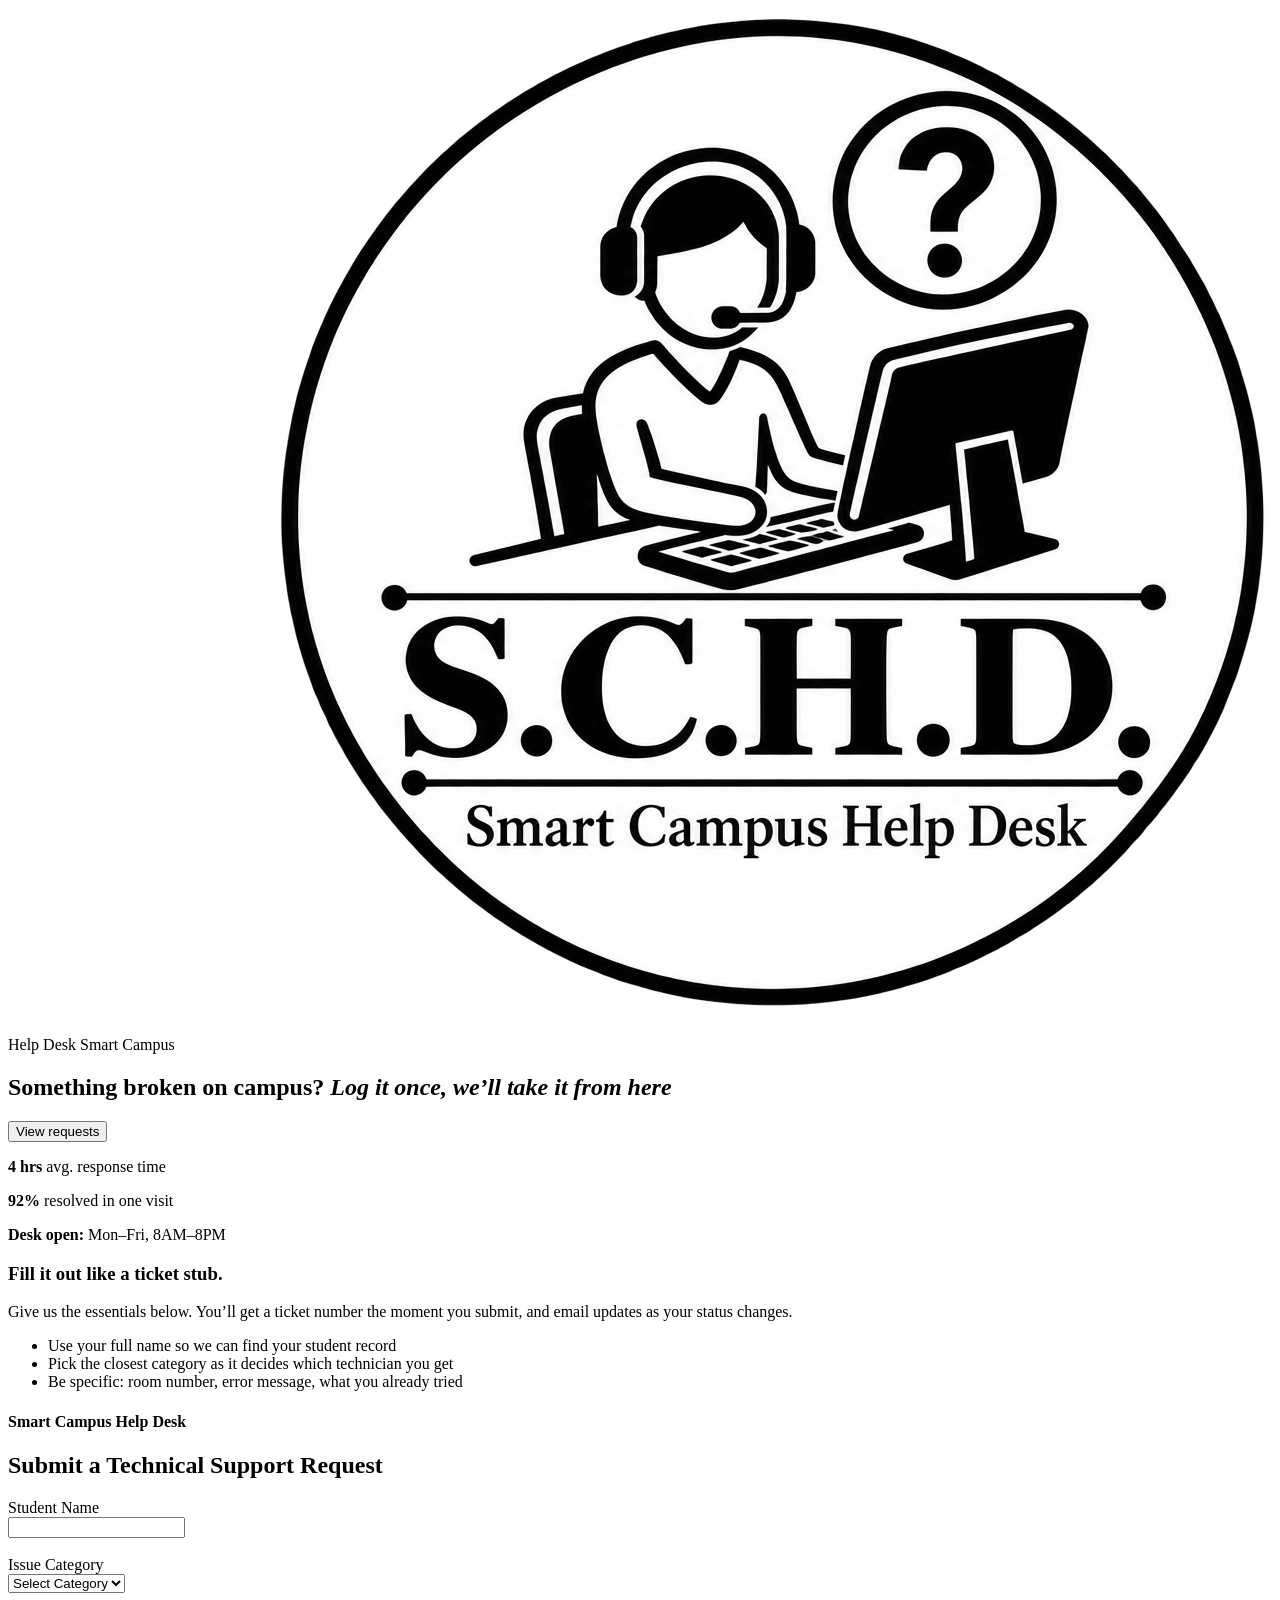
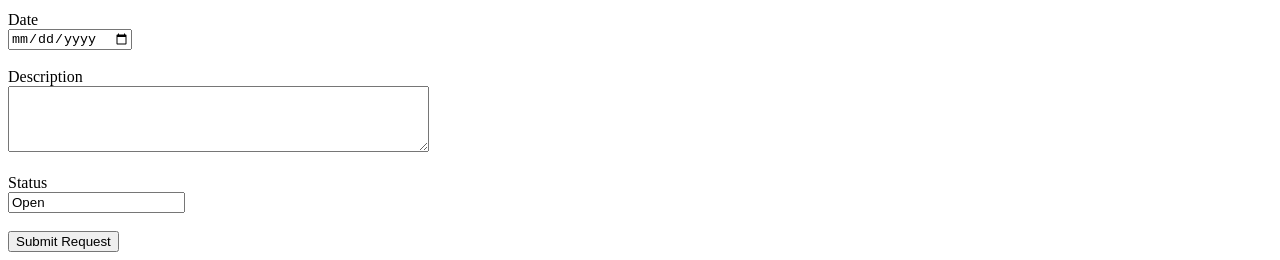
==== index.html @ eceb045c "HTML structure for form" ====
<!DOCTYPE html>
<html lang="en">
<head>
    <meta charset="UTF-8">
    <meta name="viewport" content="width=device-width, initial-scale=1.0">
    <title>Smart Campus Help Desk</title>
</head>
<body>
    <!-- Navigation -->
    <nav>
        <img src="images/SCHD-logo.png" alt="SCHD-logo">
        <div>Help Desk Smart Campus</div>
    </nav>

    <!-- Main Content -->
    <main>
        <section>
            <h2>Something broken on campus? <em>Log it once, we’ll take it from here</em></h2>
            <div>
                <button>View requests</button>
            </div>

            <div>
                <p><strong>4 hrs</strong> avg. response time</p>
                <p><strong>92%</strong> resolved in one visit</p>
                <p><strong>Desk open:</strong> Mon–Fri, 8AM–8PM</p>
            </div>
        </section>

        <section>
            <h3>Fill it out like a ticket stub.</h3>
            <p>Give us the essentials below. You’ll get a ticket number the moment you submit, and email updates as your status changes.</p>

            <ul>
                <li>Use your full name so we can find your student record</li>
                <li>Pick the closest category as it decides which technician you get</li>
                <li>Be specific: room number, error message, what you already tried</li>
            </ul>
        </section>

        <!-- Form -->
        <section>
            <h4>Smart Campus Help Desk</h4>
            <h2>Submit a Technical Support Request</h2>

            <form>
                <label for="student-name">Student Name</label><br>
                <input type="text" id="student-name" name="student-name"><br><br>

                <label for="issue-category">Issue Category</label><br>
                <select id="issue-category" name="issue-category">
                    <option>Select Category</option>
                </select><br><br>

                <label for="date">Date</label><br>
                <input type="date" id="date" name="date"><br><br>

                <label for="description">Description</label><br>
                <textarea id="description" name="description" rows="4" cols="50"></textarea><br><br>

                <label for="status">Status</label><br>
                <input type="text" id="status" name="status" value="Open" readonly><br><br>

                <button type="submit">Submit Request</button>
            </form>
        </section>
    </main>
</body>
</html>
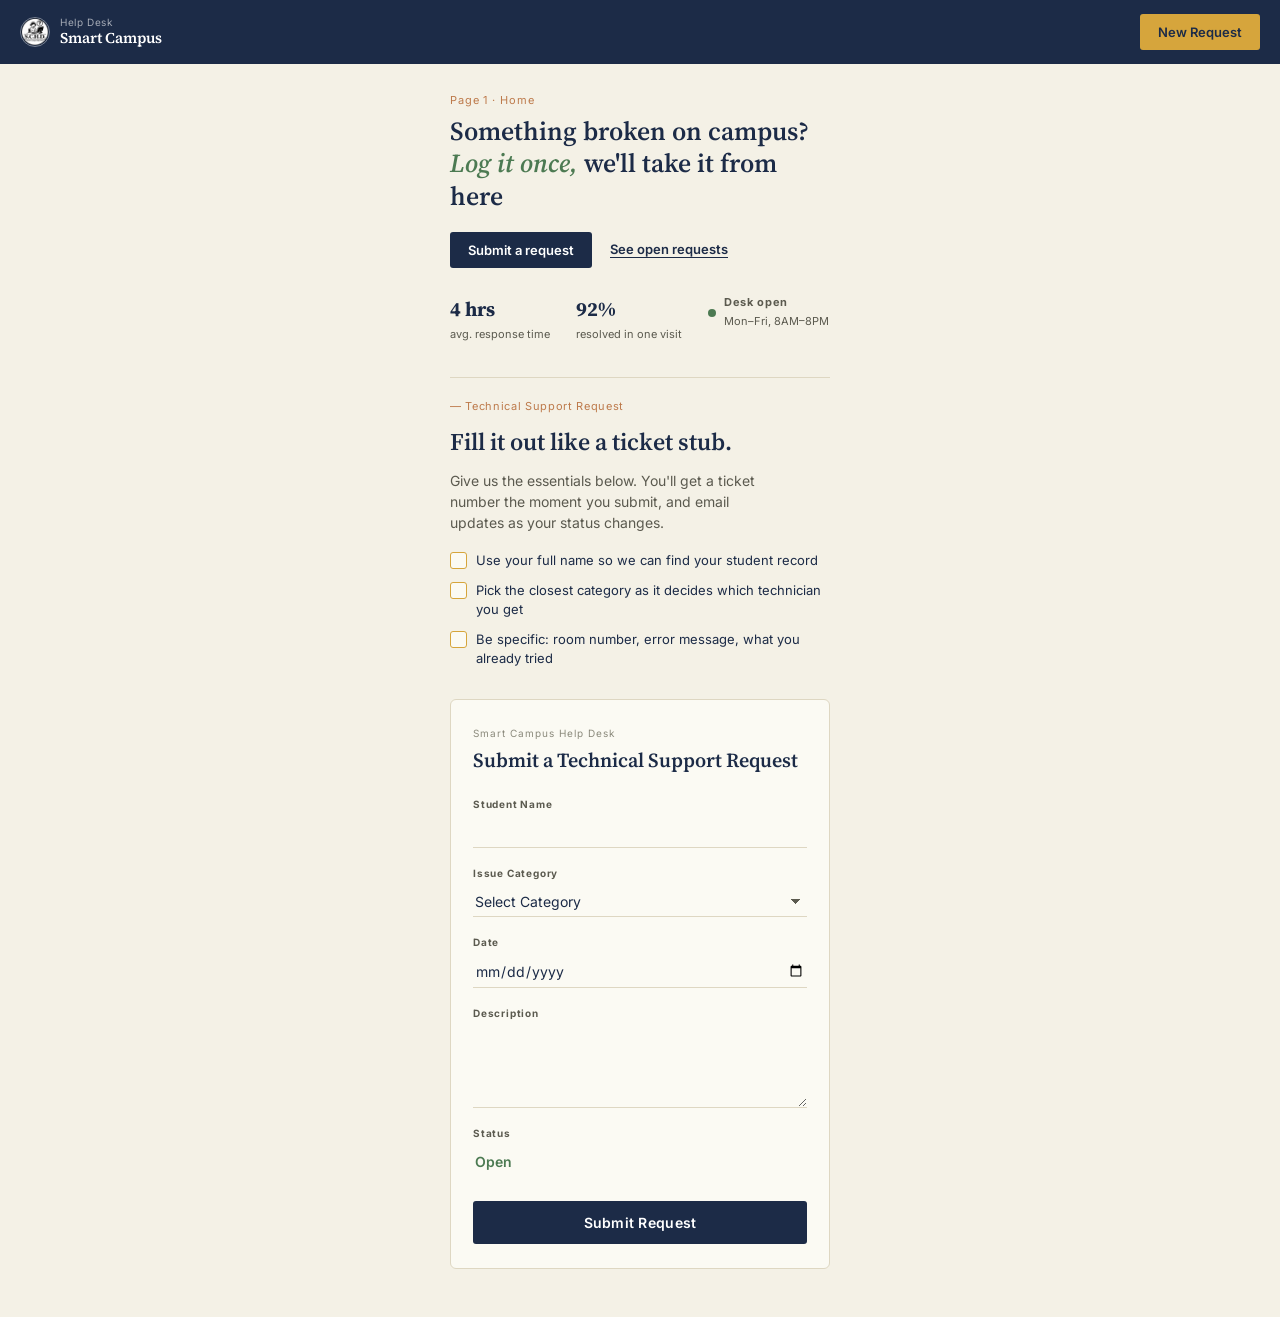
==== commit c01af82d: "Styling/look of index page created" ====
--- a/index.html
+++ b/index.html
@@ -4,34 +4,59 @@
     <meta charset="UTF-8">
     <meta name="viewport" content="width=device-width, initial-scale=1.0">
     <title>Smart Campus Help Desk</title>
+    <link rel="preconnect" href="https://fonts.googleapis.com">
+    <link href="https://fonts.googleapis.com/css2?family=Source+Serif+4:ital,wght@0,500;0,600;0,700;1,500;1,600&family=Inter:wght@400;500;600;700&display=swap" rel="stylesheet">
+    <link rel="stylesheet" href="css/style.css">
 </head>
 <body>
     <!-- Navigation -->
-    <nav>
-        <img src="images/SCHD-logo.png" alt="SCHD-logo">
-        <div>Help Desk Smart Campus</div>
+    <nav class="navbar">
+        <div class="brand">
+            <img src="images/SCHD-logo.png" alt="SCHD-logo" class="brand-mark">
+            <div class="brand-text">
+                <span class="brand-eyebrow">Help Desk</span>
+                <span class="brand-name">Smart Campus</span>
+            </div>
+        </div>
+        <button class="btn btn-accent">New Request</button>
     </nav>
 
     <!-- Main Content -->
     <main>
-        <section>
-            <h2>Something broken on campus? <em>Log it once, we’ll take it from here</em></h2>
-            <div>
-                <button>View requests</button>
+        <section class="hero">
+            <p class="hero-kicker">Page 1 · Home</p>
+            <h2 class="hero-title">Something broken on campus? <em>Log it once,</em> we'll take it from here</h2>
+
+            <div class="hero-actions">
+                <button class="btn btn-primary">Submit a request</button>
+                <a href="#" class="link-underline">See open requests</a>
             </div>
 
-            <div>
-                <p><strong>4 hrs</strong> avg. response time</p>
-                <p><strong>92%</strong> resolved in one visit</p>
-                <p><strong>Desk open:</strong> Mon–Fri, 8AM–8PM</p>
+            <div class="stats-row">
+                <div class="stat">
+                    <strong>4 hrs</strong>
+                    <span>avg. response time</span>
+                </div>
+                <div class="stat">
+                    <strong>92%</strong>
+                    <span>resolved in one visit</span>
+                </div>
+                <div class="stat stat-status">
+                    <span class="status-dot"></span>
+                    <div class="stat-status-text">
+                        <span class="status-label">Desk open</span>
+                        <span>Mon&ndash;Fri, 8AM&ndash;8PM</span>
+                    </div>
+                </div>
             </div>
         </section>
 
-        <section>
-            <h3>Fill it out like a ticket stub.</h3>
-            <p>Give us the essentials below. You’ll get a ticket number the moment you submit, and email updates as your status changes.</p>
+        <section class="intro">
+            <p class="section-tag">&mdash; Technical Support Request</p>
+            <h3 class="intro-title">Fill it out like a ticket stub.</h3>
+            <p class="intro-copy">Give us the essentials below. You'll get a ticket number the moment you submit, and email updates as your status changes.</p>
 
-            <ul>
+            <ul class="checklist">
                 <li>Use your full name so we can find your student record</li>
                 <li>Pick the closest category as it decides which technician you get</li>
                 <li>Be specific: room number, error message, what you already tried</li>
@@ -39,29 +64,39 @@
         </section>
 
         <!-- Form -->
-        <section>
-            <h4>Smart Campus Help Desk</h4>
-            <h2>Submit a Technical Support Request</h2>
+        <section class="ticket-card">
+            <p class="ticket-eyebrow">Smart Campus Help Desk</p>
+            <h2 class="ticket-title">Submit a Technical Support Request</h2>
 
-            <form>
-                <label for="student-name">Student Name</label><br>
-                <input type="text" id="student-name" name="student-name"><br><br>
+            <form class="ticket-form">
+                <div class="field">
+                    <label for="student-name">Student Name</label>
+                    <input type="text" id="student-name" name="student-name">
+                </div>
 
-                <label for="issue-category">Issue Category</label><br>
-                <select id="issue-category" name="issue-category">
-                    <option>Select Category</option>
-                </select><br><br>
+                <div class="field">
+                    <label for="issue-category">Issue Category</label>
+                    <select id="issue-category" name="issue-category">
+                        <option>Select Category</option>
+                    </select>
+                </div>
 
-                <label for="date">Date</label><br>
-                <input type="date" id="date" name="date"><br><br>
+                <div class="field">
+                    <label for="date">Date</label>
+                    <input type="date" id="date" name="date">
+                </div>
 
-                <label for="description">Description</label><br>
-                <textarea id="description" name="description" rows="4" cols="50"></textarea><br><br>
+                <div class="field">
+                    <label for="description">Description</label>
+                    <textarea id="description" name="description" rows="4" cols="50"></textarea>
+                </div>
 
-                <label for="status">Status</label><br>
-                <input type="text" id="status" name="status" value="Open" readonly><br><br>
+                <div class="field">
+                    <label for="status">Status</label>
+                    <input type="text" id="status" name="status" value="Open" readonly>
+                </div>
 
-                <button type="submit">Submit Request</button>
+                <button type="submit" class="btn btn-primary btn-submit">Submit Request</button>
             </form>
         </section>
     </main>
--- a/css/style.css
+++ b/css/style.css
@@ -0,0 +1,366 @@
+/* ===================================================================
+   Smart Campus Help Desk — tokens
+   =================================================================== */
+:root {
+  --navy-900: #1c2b47;
+  --navy-800: #24365a;
+  --cream-100: #f4f1e6;
+  --cream-000: #fbfaf3;
+  --card-border: #ded7c2;
+  --gold-500: #d6a53c;
+  --gold-600: #c1922c;
+  --green-600: #4c7a52;
+  --terracotta-500: #bd7a4b;
+  --ink-900: #1c2b47;
+  --ink-600: #5b5a4f;
+  --ink-400: #8b8a7c;
+
+  --font-serif: "Source Serif 4", Georgia, serif;
+  --font-sans: "Inter", -apple-system, BlinkMacSystemFont, "Segoe UI", sans-serif;
+
+  --radius-sm: 3px;
+  --radius-md: 6px;
+  --max-width: 420px;
+}
+
+* { box-sizing: border-box; }
+
+body {
+  margin: 0;
+  background: var(--cream-100);
+  color: var(--ink-900);
+  font-family: var(--font-sans);
+  line-height: 1.5;
+  -webkit-font-smoothing: antialiased;
+}
+
+main {
+  max-width: var(--max-width);
+  margin: 0 auto;
+  padding: 0 20px 48px;
+}
+
+/* ===================================================================
+   Nav
+   =================================================================== */
+.navbar {
+  display: flex;
+  align-items: center;
+  justify-content: space-between;
+  gap: 12px;
+  padding: 14px 20px;
+  background: var(--navy-900);
+}
+
+.brand {
+  display: flex;
+  align-items: center;
+  gap: 10px;
+}
+
+.brand-mark {
+  width: 30px;
+  height: 30px;
+  border-radius: 50%;
+  border: 1px solid rgba(255, 255, 255, 0.4);
+  object-fit: cover;
+}
+
+.brand-text {
+  display: flex;
+  flex-direction: column;
+  line-height: 1.25;
+}
+
+.brand-eyebrow {
+  font-size: 10px;
+  letter-spacing: 0.06em;
+  color: rgba(255, 255, 255, 0.6);
+}
+
+.brand-name {
+  font-family: var(--font-serif);
+  font-weight: 600;
+  font-size: 15px;
+  color: #fff;
+}
+
+/* ===================================================================
+   Buttons & links
+   =================================================================== */
+.btn {
+  border: none;
+  border-radius: var(--radius-sm);
+  font-family: var(--font-sans);
+  font-weight: 600;
+  font-size: 13px;
+  padding: 10px 18px;
+  cursor: pointer;
+  transition: filter 0.15s ease;
+}
+
+.btn:hover { filter: brightness(1.06); }
+.btn:focus-visible { outline: 2px solid var(--gold-500); outline-offset: 2px; }
+
+.btn-accent {
+  background: var(--gold-500);
+  color: var(--navy-900);
+}
+
+.btn-primary {
+  background: var(--navy-900);
+  color: #fff;
+}
+
+.btn-submit {
+  width: 100%;
+  padding: 13px 18px;
+  font-size: 14px;
+  letter-spacing: 0.02em;
+}
+
+.link-underline {
+  color: var(--navy-900);
+  font-weight: 600;
+  font-size: 13px;
+  text-decoration: underline;
+  text-underline-offset: 3px;
+  align-self: center;
+}
+
+/* ===================================================================
+   Hero
+   =================================================================== */
+.hero { padding-top: 28px; }
+
+.hero-kicker {
+  margin: 0 0 6px;
+  font-size: 11px;
+  letter-spacing: 0.08em;
+  color: var(--terracotta-500);
+}
+
+.hero-title {
+  font-family: var(--font-serif);
+  font-weight: 600;
+  font-size: 26px;
+  line-height: 1.25;
+  color: var(--navy-900);
+  margin: 0 0 20px;
+}
+
+.hero-title em {
+  font-style: italic;
+  color: var(--green-600);
+}
+
+.hero-actions {
+  display: flex;
+  align-items: center;
+  gap: 18px;
+  margin-bottom: 26px;
+}
+
+.stats-row {
+  display: flex;
+  align-items: flex-start;
+  gap: 26px;
+  flex-wrap: wrap;
+}
+
+.stat {
+  display: flex;
+  flex-direction: column;
+  gap: 2px;
+}
+
+.stat strong {
+  font-family: var(--font-serif);
+  font-size: 20px;
+  color: var(--navy-900);
+}
+
+.stat span {
+  font-size: 11px;
+  color: var(--ink-600);
+}
+
+.stat-status {
+  flex-direction: row;
+  align-items: center;
+  gap: 8px;
+}
+
+.status-dot {
+  width: 8px;
+  height: 8px;
+  border-radius: 50%;
+  background: var(--green-600);
+  flex: none;
+  margin-top: 2px;
+}
+
+.stat-status-text {
+  display: flex;
+  flex-direction: column;
+  gap: 2px;
+}
+
+.status-label {
+  font-size: 10px;
+  font-weight: 700;
+  letter-spacing: 0.06em;
+  color: var(--ink-900);
+}
+
+/* ===================================================================
+   Intro / checklist
+   =================================================================== */
+.intro {
+  margin-top: 34px;
+  padding-top: 20px;
+  border-top: 1px solid var(--card-border);
+}
+
+.section-tag {
+  margin: 0 0 10px;
+  font-size: 11px;
+  letter-spacing: 0.06em;
+  color: var(--terracotta-500);
+}
+
+.intro-title {
+  font-family: var(--font-serif);
+  font-weight: 600;
+  font-size: 24px;
+  color: var(--navy-900);
+  margin: 0 0 10px;
+}
+
+.intro-copy {
+  font-size: 14px;
+  color: var(--ink-600);
+  margin: 0 0 18px;
+  max-width: 34ch;
+}
+
+.checklist {
+  list-style: none;
+  margin: 0;
+  padding: 0;
+  display: flex;
+  flex-direction: column;
+  gap: 10px;
+}
+
+.checklist li {
+  position: relative;
+  padding-left: 26px;
+  font-size: 13px;
+  color: var(--ink-900);
+}
+
+.checklist li::before {
+  content: "";
+  position: absolute;
+  left: 0;
+  top: 1px;
+  width: 15px;
+  height: 15px;
+  border: 1.5px solid var(--gold-500);
+  border-radius: 3px;
+  background: var(--cream-000);
+}
+
+/* ===================================================================
+   Ticket card / form
+   =================================================================== */
+.ticket-card {
+  margin-top: 30px;
+  background: var(--cream-000);
+  border: 1px solid var(--card-border);
+  border-radius: var(--radius-md);
+  padding: 26px 22px 24px;
+}
+
+.ticket-eyebrow {
+  margin: 0 0 4px;
+  font-size: 10px;
+  letter-spacing: 0.1em;
+  color: var(--ink-400);
+}
+
+.ticket-title {
+  font-family: var(--font-serif);
+  font-weight: 600;
+  font-size: 20px;
+  color: var(--navy-900);
+  margin: 0 0 22px;
+}
+
+.ticket-form {
+  display: flex;
+  flex-direction: column;
+  gap: 18px;
+}
+
+.field {
+  display: flex;
+  flex-direction: column;
+  gap: 6px;
+}
+
+.field label {
+  font-size: 10px;
+  font-weight: 700;
+  letter-spacing: 0.08em;
+  color: var(--ink-600);
+}
+
+.field input,
+.field select,
+.field textarea {
+  font-family: var(--font-sans);
+  font-size: 14px;
+  color: var(--ink-900);
+  background: transparent;
+  border: none;
+  border-bottom: 1px solid var(--card-border);
+  padding: 6px 2px;
+  border-radius: 0;
+  resize: vertical;
+}
+
+.field input:focus,
+.field select:focus,
+.field textarea:focus {
+  outline: none;
+  border-bottom-color: var(--navy-900);
+}
+
+.field input[readonly] {
+  color: var(--green-600);
+  font-weight: 600;
+  border-bottom-color: transparent;
+}
+
+.field select {
+  appearance: none;
+  background-image: linear-gradient(45deg, transparent 50%, var(--ink-600) 50%),
+                     linear-gradient(135deg, var(--ink-600) 50%, transparent 50%);
+  background-position: calc(100% - 12px) 12px, calc(100% - 7px) 12px;
+  background-size: 5px 5px, 5px 5px;
+  background-repeat: no-repeat;
+}
+
+.ticket-form .btn-submit {
+  margin-top: 6px;
+}
+
+/* ===================================================================
+   Small screens
+   =================================================================== */
+@media (max-width: 380px) {
+  .hero-title { font-size: 22px; }
+  .stats-row { gap: 18px; }
+}
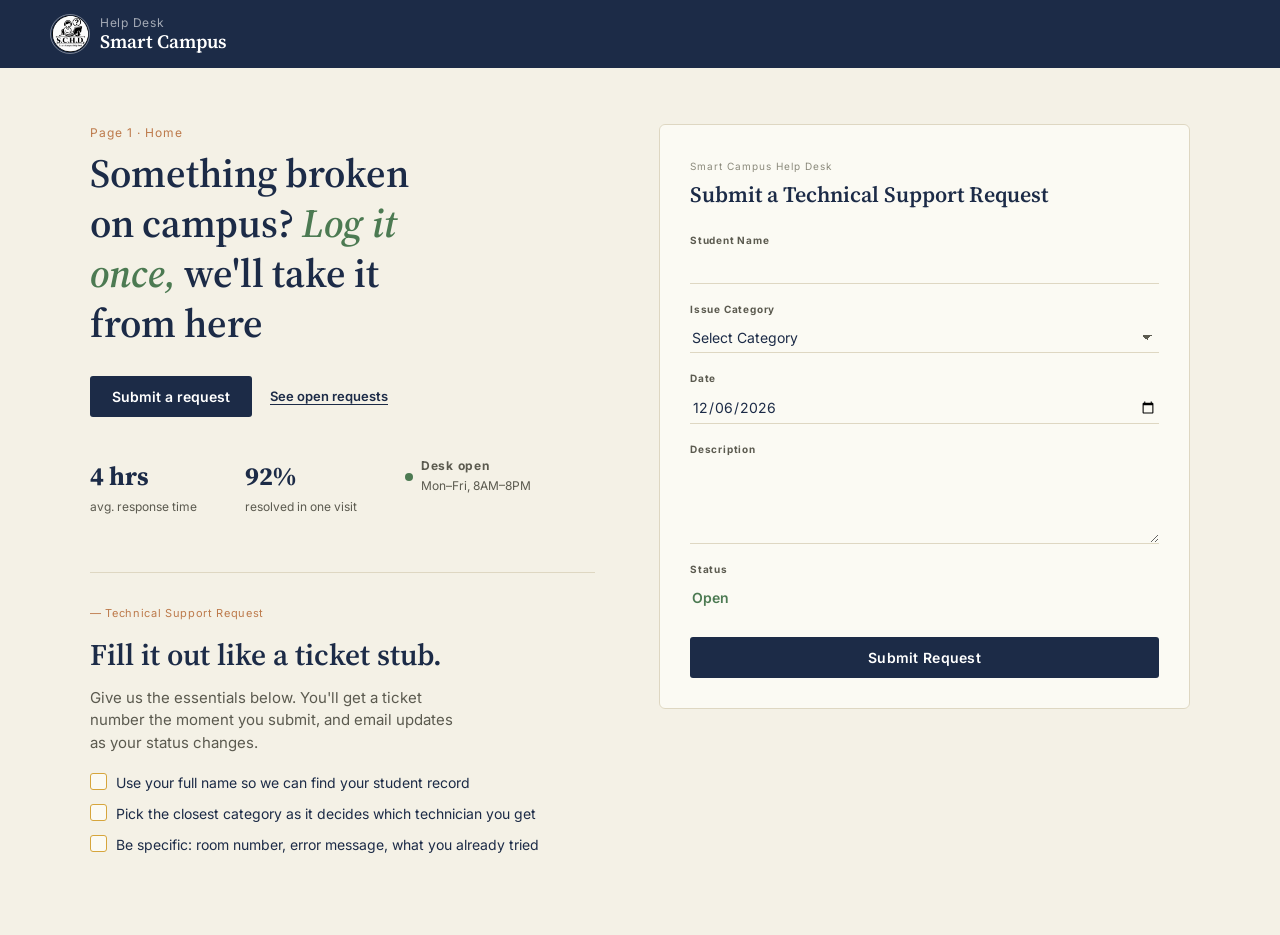
==== commit 8c2e9a9f: "Fixed view for desktop" ====
--- a/index.html
+++ b/index.html
@@ -6,99 +6,109 @@
     <title>Smart Campus Help Desk</title>
     <link rel="preconnect" href="https://fonts.googleapis.com">
     <link href="https://fonts.googleapis.com/css2?family=Source+Serif+4:ital,wght@0,500;0,600;0,700;1,500;1,600&family=Inter:wght@400;500;600;700&display=swap" rel="stylesheet">
-    <link rel="stylesheet" href="css/style.css">
+    <link rel="stylesheet" href="css/home.css">
 </head>
 <body>
     <!-- Navigation -->
     <nav class="navbar">
-        <div class="brand">
-            <img src="images/SCHD-logo.png" alt="SCHD-logo" class="brand-mark">
-            <div class="brand-text">
-                <span class="brand-eyebrow">Help Desk</span>
-                <span class="brand-name">Smart Campus</span>
+        <div class="navbar-inner">
+            <div class="brand">
+                <img src="images/SCHD-logo.png" alt="SCHD-logo" class="brand-mark">
+                <div class="brand-text">
+                    <span class="brand-eyebrow">Help Desk</span>
+                    <span class="brand-name">Smart Campus</span>
+                </div>
             </div>
         </div>
-        <button class="btn btn-accent">New Request</button>
     </nav>
 
     <!-- Main Content -->
     <main>
-        <section class="hero">
-            <p class="hero-kicker">Page 1 · Home</p>
-            <h2 class="hero-title">Something broken on campus? <em>Log it once,</em> we'll take it from here</h2>
+        <div class="layout">
+            <div class="layout-info">
+                <section class="hero">
+                    <p class="hero-kicker">Page 1 · Home</p>
+                    <h2 class="hero-title">Something broken on campus? <em>Log it once,</em> we'll take it from here</h2>
 
-            <div class="hero-actions">
-                <button class="btn btn-primary">Submit a request</button>
-                <a href="#" class="link-underline">See open requests</a>
+                    <div class="hero-actions">
+                        <button class="btn btn-primary">Submit a request</button>
+                        <a href="#" class="link-underline">See open requests</a>
+                    </div>
+
+                    <div class="stats-row">
+                        <div class="stat">
+                            <strong>4 hrs</strong>
+                            <span>avg. response time</span>
+                        </div>
+                        <div class="stat">
+                            <strong>92%</strong>
+                            <span>resolved in one visit</span>
+                        </div>
+                        <div class="stat stat-status">
+                            <span class="status-dot"></span>
+                            <div class="stat-status-text">
+                                <span class="status-label">Desk open</span>
+                                <span>Mon&ndash;Fri, 8AM&ndash;8PM</span>
+                            </div>
+                        </div>
+                    </div>
+                </section>
+
+                <section class="intro">
+                    <p class="section-tag">&mdash; Technical Support Request</p>
+                    <h3 class="intro-title">Fill it out like a ticket stub.</h3>
+                    <p class="intro-copy">Give us the essentials below. You'll get a ticket number the moment you submit, and email updates as your status changes.</p>
+
+                    <ul class="checklist">
+                        <li>Use your full name so we can find your student record</li>
+                        <li>Pick the closest category as it decides which technician you get</li>
+                        <li>Be specific: room number, error message, what you already tried</li>
+                    </ul>
+                </section>
             </div>
 
-            <div class="stats-row">
-                <div class="stat">
-                    <strong>4 hrs</strong>
-                    <span>avg. response time</span>
-                </div>
-                <div class="stat">
-                    <strong>92%</strong>
-                    <span>resolved in one visit</span>
-                </div>
-                <div class="stat stat-status">
-                    <span class="status-dot"></span>
-                    <div class="stat-status-text">
-                        <span class="status-label">Desk open</span>
-                        <span>Mon&ndash;Fri, 8AM&ndash;8PM</span>
+            <!-- Form -->
+            <section class="ticket-card">
+                <p class="ticket-eyebrow">Smart Campus Help Desk</p>
+                <h2 class="ticket-title">Submit a Technical Support Request</h2>
+
+                <form class="ticket-form">
+                    <div class="field">
+                        <label for="student-name">Student Name</label>
+                        <input type="text" id="student-name" name="student-name">
                     </div>
-                </div>
-            </div>
-        </section>
 
-        <section class="intro">
-            <p class="section-tag">&mdash; Technical Support Request</p>
-            <h3 class="intro-title">Fill it out like a ticket stub.</h3>
-            <p class="intro-copy">Give us the essentials below. You'll get a ticket number the moment you submit, and email updates as your status changes.</p>
+                    <div class="field">
+                        <label for="issue-category">Issue Category</label>
+                        <select id="issue-category" name="issue-category">
+                            <option>Select Category</option>
+                        </select>
+                    </div>
 
-            <ul class="checklist">
-                <li>Use your full name so we can find your student record</li>
-                <li>Pick the closest category as it decides which technician you get</li>
-                <li>Be specific: room number, error message, what you already tried</li>
-            </ul>
-        </section>
+                    <div class="field">
+                        <label for="date">Date</label>
+                        <input type="date" id="date" name="date" value="">
+                    </div>
 
-        <!-- Form -->
-        <section class="ticket-card">
-            <p class="ticket-eyebrow">Smart Campus Help Desk</p>
-            <h2 class="ticket-title">Submit a Technical Support Request</h2>
+                    <div class="field">
+                        <label for="description">Description</label>
+                        <textarea id="description" name="description" rows="4" cols="50"></textarea>
+                    </div>
 
-            <form class="ticket-form">
-                <div class="field">
-                    <label for="student-name">Student Name</label>
-                    <input type="text" id="student-name" name="student-name">
-                </div>
+                    <div class="field">
+                        <label for="status">Status</label>
+                        <input type="text" id="status" name="status" value="Open" readonly>
+                    </div>
 
-                <div class="field">
-                    <label for="issue-category">Issue Category</label>
-                    <select id="issue-category" name="issue-category">
-                        <option>Select Category</option>
-                    </select>
-                </div>
+                    <button type="submit" class="btn btn-primary btn-submit">Submit Request</button>
+                </form>
+            </section>
+        </div>
+    </main>
 
-                <div class="field">
-                    <label for="date">Date</label>
-                    <input type="date" id="date" name="date">
-                </div>
-
-                <div class="field">
-                    <label for="description">Description</label>
-                    <textarea id="description" name="description" rows="4" cols="50"></textarea>
-                </div>
-
-                <div class="field">
-                    <label for="status">Status</label>
-                    <input type="text" id="status" name="status" value="Open" readonly>
-                </div>
-
-                <button type="submit" class="btn btn-primary btn-submit">Submit Request</button>
-            </form>
-        </section>
-    </main>
+    <script>
+        // Default the request date to today
+        document.getElementById('date').valueAsDate = new Date();
+    </script>
 </body>
 </html>
--- a/css/home.css
+++ b/css/home.css
@@ -0,0 +1,447 @@
+/* ===================================================================
+   Smart Campus Help Desk — tokens
+   =================================================================== */
+:root {
+  --navy-900: #1c2b47;
+  --navy-800: #24365a;
+  --cream-100: #f4f1e6;
+  --cream-000: #fbfaf3;
+  --card-border: #ded7c2;
+  --gold-500: #d6a53c;
+  --gold-600: #c1922c;
+  --green-600: #4c7a52;
+  --terracotta-500: #bd7a4b;
+  --ink-900: #1c2b47;
+  --ink-600: #5b5a4f;
+  --ink-400: #8b8a7c;
+
+  --font-serif: "Source Serif 4", Georgia, serif;
+  --font-sans: "Inter", -apple-system, BlinkMacSystemFont, "Segoe UI", sans-serif;
+
+  --radius-sm: 3px;
+  --radius-md: 6px;
+  --max-width: 420px;
+  --max-width-desktop: 1180px;
+}
+
+* { box-sizing: border-box; }
+
+body {
+  margin: 0;
+  background: var(--cream-100);
+  color: var(--ink-900);
+  font-family: var(--font-sans);
+  line-height: 1.5;
+  -webkit-font-smoothing: antialiased;
+}
+
+main {
+  max-width: var(--max-width);
+  margin: 0 auto;
+  padding: 0 20px 48px;
+}
+
+.layout {
+  display: flex;
+  flex-direction: column;
+}
+
+/* ===================================================================
+   Nav
+   =================================================================== */
+.navbar {
+  display: flex;
+  align-items: center;
+  justify-content: space-between;
+  gap: 12px;
+  padding: 14px 20px;
+  background: var(--navy-900);
+}
+
+.navbar-inner {
+  width: 100%;
+  max-width: var(--max-width-desktop);
+  margin: 0 auto;
+  display: flex;
+  align-items: center;
+  justify-content: space-between;
+}
+
+.brand {
+  display: flex;
+  align-items: center;
+  gap: 10px;
+}
+
+.brand-mark {
+  width: 40px;
+  height: 40px;
+  border-radius: 50%;
+  border: 1px solid rgba(255, 255, 255, 0.4);
+  object-fit: cover;
+}
+
+.brand-text {
+  display: flex;
+  flex-direction: column;
+  line-height: 1.25;
+}
+
+.brand-eyebrow {
+  font-size: 12px;
+  letter-spacing: 0.06em;
+  color: rgba(255, 255, 255, 0.6);
+}
+
+.brand-name {
+  font-family: var(--font-serif);
+  font-weight: 600;
+  font-size: 19px;
+  color: #fff;
+}
+
+/* ===================================================================
+   Buttons & links
+   =================================================================== */
+.btn {
+  border: none;
+  border-radius: var(--radius-sm);
+  font-family: var(--font-sans);
+  font-weight: 600;
+  font-size: 13px;
+  padding: 10px 18px;
+  cursor: pointer;
+  transition: filter 0.15s ease;
+}
+
+.btn:hover { filter: brightness(1.06); }
+.btn:focus-visible { outline: 2px solid var(--gold-500); outline-offset: 2px; }
+
+.btn-accent {
+  background: var(--gold-500);
+  color: var(--navy-900);
+}
+
+.btn-primary {
+  background: var(--navy-900);
+  color: #fff;
+}
+
+.btn-submit {
+  width: 100%;
+  padding: 13px 18px;
+  font-size: 14px;
+  letter-spacing: 0.02em;
+}
+
+.link-underline {
+  color: var(--navy-900);
+  font-weight: 600;
+  font-size: 13px;
+  text-decoration: underline;
+  text-underline-offset: 3px;
+  align-self: center;
+}
+
+/* ===================================================================
+   Hero
+   =================================================================== */
+.hero { padding-top: 28px; }
+
+.hero-kicker {
+  margin: 0 0 6px;
+  font-size: 11px;
+  letter-spacing: 0.08em;
+  color: var(--terracotta-500);
+}
+
+.hero-title {
+  font-family: var(--font-serif);
+  font-weight: 600;
+  font-size: 26px;
+  line-height: 1.25;
+  color: var(--navy-900);
+  margin: 0 0 20px;
+}
+
+.hero-title em {
+  font-style: italic;
+  color: var(--green-600);
+}
+
+.hero-actions {
+  display: flex;
+  align-items: center;
+  gap: 18px;
+  margin-bottom: 26px;
+}
+
+.stats-row {
+  display: flex;
+  align-items: flex-start;
+  gap: 26px;
+  flex-wrap: wrap;
+}
+
+.stat {
+  display: flex;
+  flex-direction: column;
+  gap: 2px;
+}
+
+.stat strong {
+  font-family: var(--font-serif);
+  font-size: 20px;
+  color: var(--navy-900);
+}
+
+.stat span {
+  font-size: 11px;
+  color: var(--ink-600);
+}
+
+.stat-status {
+  flex-direction: row;
+  align-items: center;
+  gap: 8px;
+}
+
+.status-dot {
+  width: 8px;
+  height: 8px;
+  border-radius: 50%;
+  background: var(--green-600);
+  flex: none;
+  margin-top: 2px;
+}
+
+.stat-status-text {
+  display: flex;
+  flex-direction: column;
+  gap: 2px;
+}
+
+.status-label {
+  font-size: 10px;
+  font-weight: 700;
+  letter-spacing: 0.06em;
+  color: var(--ink-900);
+}
+
+/* ===================================================================
+   Intro / checklist
+   =================================================================== */
+.intro {
+  margin-top: 34px;
+  padding-top: 20px;
+  border-top: 1px solid var(--card-border);
+}
+
+.section-tag {
+  margin: 0 0 10px;
+  font-size: 11px;
+  letter-spacing: 0.06em;
+  color: var(--terracotta-500);
+}
+
+.intro-title {
+  font-family: var(--font-serif);
+  font-weight: 600;
+  font-size: 24px;
+  color: var(--navy-900);
+  margin: 0 0 10px;
+}
+
+.intro-copy {
+  font-size: 14px;
+  color: var(--ink-600);
+  margin: 0 0 18px;
+  max-width: 34ch;
+}
+
+.checklist {
+  list-style: none;
+  margin: 0;
+  padding: 0;
+  display: flex;
+  flex-direction: column;
+  gap: 10px;
+}
+
+.checklist li {
+  position: relative;
+  padding-left: 26px;
+  font-size: 13px;
+  color: var(--ink-900);
+}
+
+.checklist li::before {
+  content: "";
+  position: absolute;
+  left: 0;
+  top: 1px;
+  width: 15px;
+  height: 15px;
+  border: 1.5px solid var(--gold-500);
+  border-radius: 3px;
+  background: var(--cream-000);
+}
+
+/* ===================================================================
+   Ticket card / form
+   =================================================================== */
+.ticket-card {
+  margin-top: 30px;
+  background: var(--cream-000);
+  border: 1px solid var(--card-border);
+  border-radius: var(--radius-md);
+  padding: 26px 22px 24px;
+}
+
+.ticket-eyebrow {
+  margin: 0 0 4px;
+  font-size: 10px;
+  letter-spacing: 0.1em;
+  color: var(--ink-400);
+}
+
+.ticket-title {
+  font-family: var(--font-serif);
+  font-weight: 600;
+  font-size: 20px;
+  color: var(--navy-900);
+  margin: 0 0 22px;
+}
+
+.ticket-form {
+  display: flex;
+  flex-direction: column;
+  gap: 18px;
+}
+
+.field {
+  display: flex;
+  flex-direction: column;
+  gap: 6px;
+}
+
+.field label {
+  font-size: 10px;
+  font-weight: 700;
+  letter-spacing: 0.08em;
+  color: var(--ink-600);
+}
+
+.field input,
+.field select,
+.field textarea {
+  font-family: var(--font-sans);
+  font-size: 14px;
+  color: var(--ink-900);
+  background: transparent;
+  border: none;
+  border-bottom: 1px solid var(--card-border);
+  padding: 6px 2px;
+  border-radius: 0;
+  resize: vertical;
+}
+
+.field input:focus,
+.field select:focus,
+.field textarea:focus {
+  outline: none;
+  border-bottom-color: var(--navy-900);
+}
+
+.field input[readonly] {
+  color: var(--green-600);
+  font-weight: 600;
+  border-bottom-color: transparent;
+}
+
+.field select {
+  appearance: none;
+  background-image: linear-gradient(45deg, transparent 50%, var(--ink-600) 50%),
+                     linear-gradient(135deg, var(--ink-600) 50%, transparent 50%);
+  background-position: calc(100% - 12px) 12px, calc(100% - 7px) 12px;
+  background-size: 5px 5px, 5px 5px;
+  background-repeat: no-repeat;
+}
+
+.ticket-form .btn-submit {
+  margin-top: 6px;
+}
+
+/* ===================================================================
+   Small screens
+   =================================================================== */
+@media (max-width: 380px) {
+  .hero-title { font-size: 22px; }
+  .stats-row { gap: 18px; }
+}
+
+/* ===================================================================
+   Desktop (900px+): two-column layout — info left, ticket card
+   pinned right, everything sized up for the wider canvas.
+   =================================================================== */
+@media (min-width: 900px) {
+  main {
+    max-width: var(--max-width-desktop);
+    padding: 0 40px 80px;
+  }
+
+  .layout {
+    flex-direction: row;
+    align-items: flex-start;
+    gap: 64px;
+    margin-top: 12px;
+  }
+
+  .layout-info {
+    flex: 1 1 auto;
+    min-width: 0;
+  }
+
+  .hero { padding-top: 44px; }
+
+  .hero-kicker { font-size: 12px; }
+
+  .hero-title {
+    font-size: 40px;
+    max-width: 16ch;
+    margin-bottom: 28px;
+  }
+
+  .hero-actions { margin-bottom: 40px; }
+
+  .btn { font-size: 14px; padding: 12px 22px; }
+
+  .stats-row { gap: 48px; }
+
+  .stat strong { font-size: 26px; }
+  .stat span { font-size: 12px; }
+
+  .intro { margin-top: 56px; padding-top: 32px; }
+
+  .intro-title { font-size: 30px; }
+
+  .intro-copy { font-size: 15px; max-width: 42ch; }
+
+  .checklist { max-width: 46ch; }
+  .checklist li { font-size: 14px; }
+
+  .ticket-card {
+    flex: 0 0 380px;
+    position: sticky;
+    top: 32px;
+    margin-top: 44px;
+    padding: 34px 30px 30px;
+  }
+
+  .ticket-title { font-size: 22px; }
+}
+
+@media (min-width: 1300px) {
+  .hero-title { font-size: 46px; }
+  .ticket-card { flex-basis: 420px; }
+}
